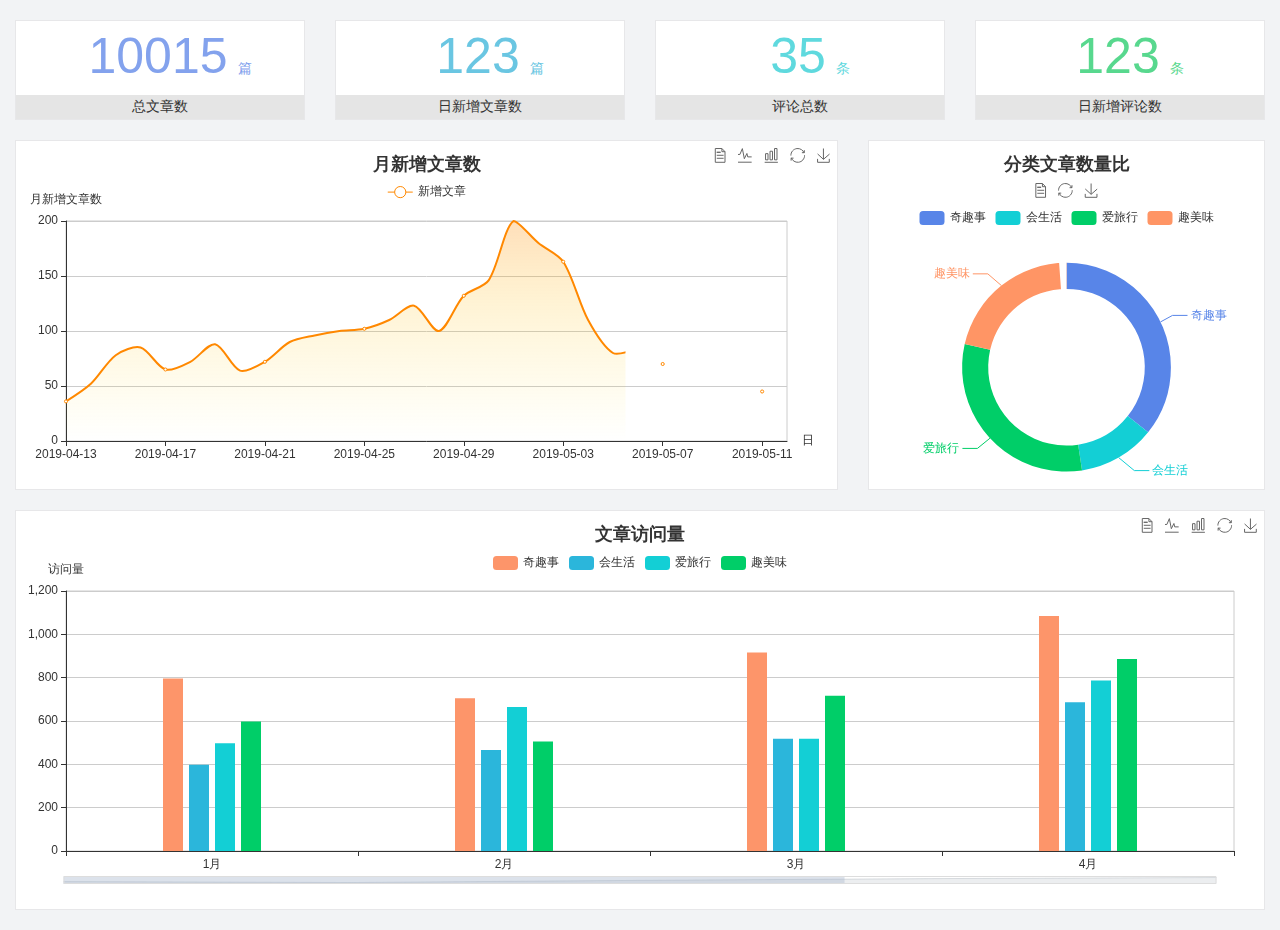
==== home/dashboard.html @ ef028053 "基础代码" ====
<!DOCTYPE html>
<html lang="en">

<head>
  <meta charset="UTF-8">
  <meta name="viewport" content="width=device-width, initial-scale=1.0">
  <meta http-equiv="X-UA-Compatible" content="ie=edge">
  <title>图表统计</title>
  <link rel="stylesheet" href="../../assets/lib/bootstrap.css" />
  <link rel="stylesheet" href="../../assets/lib/main.css" />
  <script src="../../assets/lib/jquery.js"></script>
  <script type="text/javascript" src="../../assets/lib/echarts.min.js"></script>
</head>

<body>
  <div class="container-fluid">
    <div class="row spannel_list">
      <div class="col-sm-3 col-xs-6">
        <div class="spannel">
          <em>10015</em><span>篇</span>
          <b>总文章数</b>
        </div>
      </div>
      <div class="col-sm-3 col-xs-6">
        <div class="spannel scolor01">
          <em>123</em><span>篇</span>
          <b>日新增文章数</b>
        </div>
      </div>
      <div class="col-sm-3 col-xs-6">
        <div class="spannel scolor02">
          <em>35</em><span>条</span>
          <b>评论总数</b>
        </div>
      </div>
      <div class="col-sm-3 col-xs-6">
        <div class="spannel scolor03">
          <em>123</em><span>条</span>
          <b>日新增评论数</b>
        </div>
      </div>
    </div>
  </div>

  <div class="container-fluid">
    <div class="row curve-pie">
      <div class="col-lg-8 col-md-8">
        <div class="gragh_pannel" id="curve_show"></div>
      </div>
      <div class="col-lg-4 col-md-4">
        <div class="gragh_pannel" id="pie_show"></div>
      </div>
    </div>
  </div>

  <div class="container-fluid">
    <div class="column_pannel" id="column_show"></div>
  </div>

  <script>
    var oChart = echarts.init(document.getElementById('curve_show'));
    var aList_all = [
      { 'count': 36, 'date': '2019-04-13' },
      { 'count': 52, 'date': '2019-04-14' },
      { 'count': 78, 'date': '2019-04-15' },
      { 'count': 85, 'date': '2019-04-16' },
      { 'count': 65, 'date': '2019-04-17' },
      { 'count': 72, 'date': '2019-04-18' },
      { 'count': 88, 'date': '2019-04-19' },
      { 'count': 64, 'date': '2019-04-20' },
      { 'count': 72, 'date': '2019-04-21' },
      { 'count': 90, 'date': '2019-04-22' },
      { 'count': 96, 'date': '2019-04-23' },
      { 'count': 100, 'date': '2019-04-24' },
      { 'count': 102, 'date': '2019-04-25' },
      { 'count': 110, 'date': '2019-04-26' },
      { 'count': 123, 'date': '2019-04-27' },
      { 'count': 100, 'date': '2019-04-28' },
      { 'count': 132, 'date': '2019-04-29' },
      { 'count': 146, 'date': '2019-04-30' },
      { 'count': 200, 'date': '2019-05-01' },
      { 'count': 180, 'date': '2019-05-02' },
      { 'count': 163, 'date': '2019-05-03' },
      { 'count': 110, 'date': '2019-05-04' },
      { 'count': 80, 'date': '2019-05-05' },
      { 'count': 82, 'date': '2019-05-06' },
      { 'count': 70, 'date': '2019-05-07' },
      { 'count': 65, 'date': '2019-05-08' },
      { 'count': 54, 'date': '2019-05-09' },
      { 'count': 40, 'date': '2019-05-10' },
      { 'count': 45, 'date': '2019-05-11' },
      { 'count': 38, 'date': '2019-05-12' },
    ];

    let aCount = [];
    let aDate = [];

    for (var i = 0; i < aList_all.length; i++) {
      aCount.push(aList_all[i].count);
      aDate.push(aList_all[i].date);
    }

    var chartopt = {
      title: {
        text: '月新增文章数',
        left: 'center',
        top: '10'
      },
      tooltip: {
        trigger: 'axis'
      },
      legend: {
        data: ['新增文章'],
        top: '40'
      },
      toolbox: {
        show: true,
        feature: {
          mark: { show: true },
          dataView: { show: true, readOnly: false },
          magicType: { show: true, type: ['line', 'bar'] },
          restore: { show: true },
          saveAsImage: { show: true }
        }
      },
      calculable: true,
      xAxis: [
        {
          name: '日',
          type: 'category',
          boundaryGap: false,
          data: aDate
        }
      ],
      yAxis: [
        {
          name: '月新增文章数',
          type: 'value'
        }
      ],
      series: [
        {
          name: '新增文章',
          type: 'line',
          smooth: true,
          itemStyle: { normal: { areaStyle: { type: 'default' }, color: '#f80' }, lineStyle: { color: '#f80' } },
          data: aCount
        }],
      areaStyle: {
        normal: {
          color: new echarts.graphic.LinearGradient(0, 0, 0, 1, [{
            offset: 0,
            color: 'rgba(255,136,0,0.39)'
          }, {
            offset: .34,
            color: 'rgba(255,180,0,0.25)'
          }, {
            offset: 1,
            color: 'rgba(255,222,0,0.00)'
          }])

        }
      },
      grid: {
        show: true,
        x: 50,
        x2: 50,
        y: 80,
        height: 220
      }
    };

    oChart.setOption(chartopt);


    var oPie = echarts.init(document.getElementById('pie_show'));
    var oPieopt =
    {
      title: {
        top: 10,
        text: '分类文章数量比',
        x: 'center'
      },
      tooltip: {
        trigger: 'item',
        formatter: "{a} <br/>{b} : {c} ({d}%)"
      },
      color: ['#5885e8', '#13cfd5', '#00ce68', '#ff9565'],
      legend: {
        x: 'center',
        top: 65,
        data: ['奇趣事', '会生活', '爱旅行', '趣美味']
      },
      toolbox: {
        show: true,
        x: 'center',
        top: 35,
        feature: {
          mark: { show: true },
          dataView: { show: true, readOnly: false },
          magicType: {
            show: true,
            type: ['pie', 'funnel'],
            option: {
              funnel: {
                x: '25%',
                width: '50%',
                funnelAlign: 'left',
                max: 1548
              }
            }
          },
          restore: { show: true },
          saveAsImage: { show: true }
        }
      },
      calculable: true,
      series: [
        {
          name: '访问来源',
          type: 'pie',
          radius: ['45%', '60%'],
          center: ['50%', '65%'],
          data: [
            { value: 300, name: '奇趣事' },
            { value: 100, name: '会生活' },
            { value: 260, name: '爱旅行' },
            { value: 180, name: '趣美味' }
          ]
        }
      ]
    };
    oPie.setOption(oPieopt);



    var oColumn = this.echarts.init(document.getElementById('column_show'));
    var oColumnopt =
    {
      title: {
        text: '文章访问量',
        left: 'center',
        top: '10'
      },
      tooltip: {
        trigger: 'axis'
      },
      legend: {
        data: ['奇趣事', '会生活', '爱旅行', '趣美味'],
        top: '40'
      },
      toolbox: {
        show: true,
        feature: {
          mark: { show: true },
          dataView: { show: true, readOnly: false },
          magicType: { show: true, type: ['line', 'bar'] },
          restore: { show: true },
          saveAsImage: { show: true }
        }
      },
      calculable: true,
      xAxis: [
        {
          type: 'category',
          data: ['1月', '2月', '3月', '4月', '5月']
        }
      ],
      yAxis: [
        {
          name: '访问量',
          type: 'value'
        }
      ],
      series: [
        {
          name: '奇趣事',
          type: 'bar',
          barWidth: 20,
          itemStyle: {
            normal: { areaStyle: { type: 'default' }, color: '#fd956a' }
          },
          data: [800, 708, 920, 1090, 1200]
        },
        {
          name: '会生活',
          type: 'bar',
          barWidth: 20,
          itemStyle: {
            normal: { areaStyle: { type: 'default' }, color: '#2bb6db' }
          },
          data: [400, 468, 520, 690, 800]
        },
        {
          name: '爱旅行',
          type: 'bar',
          barWidth: 20,
          itemStyle: {
            normal: { areaStyle: { type: 'default' }, color: '#13cfd5' }
          },
          data: [500, 668, 520, 790, 900]
        },
        {
          name: '趣美味',
          type: 'bar',
          barWidth: 20,
          itemStyle: {
            normal: { areaStyle: { type: 'default' }, color: '#00ce68' }
          },
          data: [600, 508, 720, 890, 1000]
        }
      ],
      grid: {
        show: true,
        x: 50,
        x2: 30,
        y: 80,
        height: 260
      },
      dataZoom: [//给x轴设置滚动条
        {
          start: 0,//默认为0
          end: 100 - 1000 / 31,//默认为100
          type: 'slider',
          show: true,
          xAxisIndex: [0],
          handleSize: 0,//滑动条的 左右2个滑动条的大小
          height: 8,//组件高度
          left: 45, //左边的距离
          right: 50,//右边的距离
          bottom: 26,//右边的距离
          handleColor: '#ddd',//h滑动图标的颜色
          handleStyle: {
            borderColor: "#cacaca",
            borderWidth: "1",
            shadowBlur: 2,
            background: "#ddd",
            shadowColor: "#ddd",
          }
        }]
    };
    oColumn.setOption(oColumnopt);
  </script>
</body>

</html>
---- assets/lib/main.css ----
body{
    font-family:'MicroSoft YaHei';
    background-color: #f2f3f5;
}
.main_wrap{
    position:fixed;
    width:100%;
    height:100%;
    left:0px;
    top:0px;
    background:url('../images/login_bg.jpg'); 
    background-size:100% 100%; 
  }
.header{
    width:1200px;
    overflow: hidden;
    margin:20px auto 0;
}
.heade .logo{
    float: left;
}
.header .copyright{
    float:right;
    font-size:12px;
    color:#fff;
    text-align:right;
    line-height:20px;
    margin-top:10px;
}
.login_form_con{
    position:absolute;
    left:50%;
    top:50%;
    margin-left:-200px;
    margin-top:-155px;
    width:400px;
    height:310px;
    background-color: #edeff0;
}

.login_form{
    position: relative;
}

.login_form .icon-user{
    position:absolute;
    font-size:16px;
    color:#999;
    left:46px;
    top:12px;
}
.login_form .icon-key{
    position:absolute;
    font-size:18px;
    color:#999;
    left:46px;
    top:78px;
}
.login_title{
    height:60px;
    background:url('../images/login_title.png') center center no-repeat #fff;
}
.input_txt,.input_pass,.input_sub{
    display:block;
    width:334px;
    height:37px;
    padding:0px;
    text-indent:40px;
    border:1px solid #ddd;
    margin:27px auto 0;
    outline:none;
}
.input_sub{
    margin-top:40px;
    height:42px;
    background-color: #19b9e7;
    text-indent:0px;
    font-size:18px;
    color:#fff;
    cursor: pointer;
}
.input_sub:hover{
    background-color: #08a0cc;
}

.sider{
    position:fixed;
    left:0;
    top:0;
    bottom:0;
    width:210px;
    background-color: #323745;
}
.sider .logo{
    display:block;
    height:56px;
    background-color: #242732;
    overflow: hidden;
}
.sider .logo img{
    display:block;
    margin:6px auto 0;
}
.user_info{
    height:79px;
    border-bottom:1px solid #5a5e6b;
}

.user_info img{
    float: left;
    width:40px;
    height:40px;
    border-radius:20px;
    margin:19px 0 0 30px;
}
.user_info span{
    float: left;
    width:120px;
    font-size:12px;
    color:#fff;
    margin:23px 0 0 20px;
}
.user_info b{
    float: left;
    width: 120px;
    font-weight:normal;
    font-size:12px;
    color:#adafb5;
    margin:2px 0 0 20px;
}

.menu .level01{
    height:50px;
    line-height:50px;
}
.menu .level01 a{
    display:block;
    height:50px;
    font-size:12px;
    color:#adafb5;
    overflow: hidden;
}
.menu .level01.active a{
    background-color: #1378f0;
    color:#fff;
}
.menu .level01.active i{
    color:#fff;
}

.menu .level01 a:hover{
    background-color: #1378f0;
    color:#fff;
}
.menu .level01 a:hover i{
    color:#fff;
}
.menu .level01 i{
    color:#61646f;
    font-size:22px;
    float: left;
    margin-left:26px;
}
.menu .level01 span{
    float: left;
    margin-left:10px;
}
.menu .level01 b{
    float: right;
    margin-right:20px;
    font-weight:normal;
    transform:rotate(90deg);
    transition:all 500ms ease;
}

.menu .level01 .rotate0{
    transform:rotate(0deg);
}

.menu .level02{
    background: #242732;
    display:none;
}


.menu .level02 li{
    height:40px;
    line-height:40px;
}
.menu .level02 li a{
    display:block;
    height:40px;
    font-size:12px;
    color:#adafb5;
    overflow: hidden;
}

.menu .level02 li a:hover{
    background-color: #1378f0;
    color:#fff;
}

.menu .level02 li i{
    font-size:12px;
    float: left;
    margin-left:60px;
}
.menu .level02 li span{
    font-size:12px;
    float: left;
    margin-left:5px;
}

.menu .level02 .active a{
    color:#ffae00;
}

.header_bar{
    position:fixed;
    left:210px;
    right:0;
    top:0;
    height:56px;
    background-color: #fff;
}

.main{
    position:fixed;
    left:210px;
    top:56px;
    right:0;
    bottom:0;
    background-color: #f2f3f5;
}

.search_form{
    width:218px;
    height:33px;
    border:1px solid #ddd;
    background-color: #f2f3f5;
    border-radius:16px;
    float: left;
    margin:12px 0 0 27px;
}

.search_form input{
    padding:0px;
    margin:0px;
    border:0px;
    float: left;
    background-color: #f2f3f5;
    font-size:12px;
    width:175px;
    height:31px;
    margin-left:12px;
    outline:none;
   
}

.search_form .icon-search{
    line-height:33px;
    cursor: pointer;
    font-size:18px;
    color:#abaebb;
}
.user_center_link{
    float:right;

}
.user_center_link a{
    line-height:56px;
    font-size:12px;
    color:#999;
    margin-right:15px;
}
.user_center_link a:hover{
    color:#ffae00
}

.user_center_link img{
    width:42px;
    height:42px;
    border-radius:32px;
    margin-right:10px;
}

.spannel_list{
    margin-top:20px;
}

.spannel{
	height:100px;
	overflow:hidden;
	text-align:center;
    position:relative;
    background-color: #fff;
    border:1px solid #e7e7e9;
    margin-bottom:20px;
}

.spannel em{
    font-style:normal;
	font-size:50px;
	line-height:50px;
	display:inline-block;
	margin:10px 0 0 20px;
	font-family:'Arial';
	color:#83a2ed;
}

.spannel span{
	font-size:14px;
	display:inline-block;
	color:#83a2ed;
	margin-left:10px;
}

.spannel b{
	position:absolute;
	left:0;
	bottom:0;
	width:100%;
	line-height:24px;
	background:#e5e5e5;
	color:#333;
	font-size:14px;
	font-weight:normal;
}

.scolor01 em,.scolor01 span{
	color:#6ac6e2;
}

.scolor02 em,.scolor02 span{
	color:#5fd9de;
}

.scolor03 em,.scolor03 span{
	color:#58d88e;
}


.gragh_pannel{
    height:350px;
    border:1px solid #e7e7e9;
    background-color: #fff!important; 
    margin-bottom:20px;  
}

.column_pannel{
    margin-bottom:20px;
    height:400px;
    border:1px solid #e7e7e9;
    background-color: #fff!important;   
}

.common_title{
    line-height:42px;
    background-color: #fbfbfb;
    border:1px solid #e7e7e9;
    margin-top:20px;
    text-indent: 15px;
    font-size:14px;
    color:#333;
}

.common_con{
    border:1px solid #e7e7e9;
    border-top:0px;
    background-color: #fff;
    padding-bottom:20px;
    margin-bottom:20px;
}
.opt_btns{
    margin-top:20px;
}

.mp20{
    margin-top:20px;
}

.pagination{   
   margin:0;
}

.article_form{
    margin-top:20px;
}

.form-group{
    margin-bottom:25px;
}

.form-group label{
    font-weight:normal;
    color:#666;
}

.icon-icondate{
    line-height:16px;
}

.user_pic{
    width:100px;
    height:100px;
    margin-bottom:10px;
}

.article_cover{
    width:200px;
    height:200px;
    margin-bottom:10px;
}
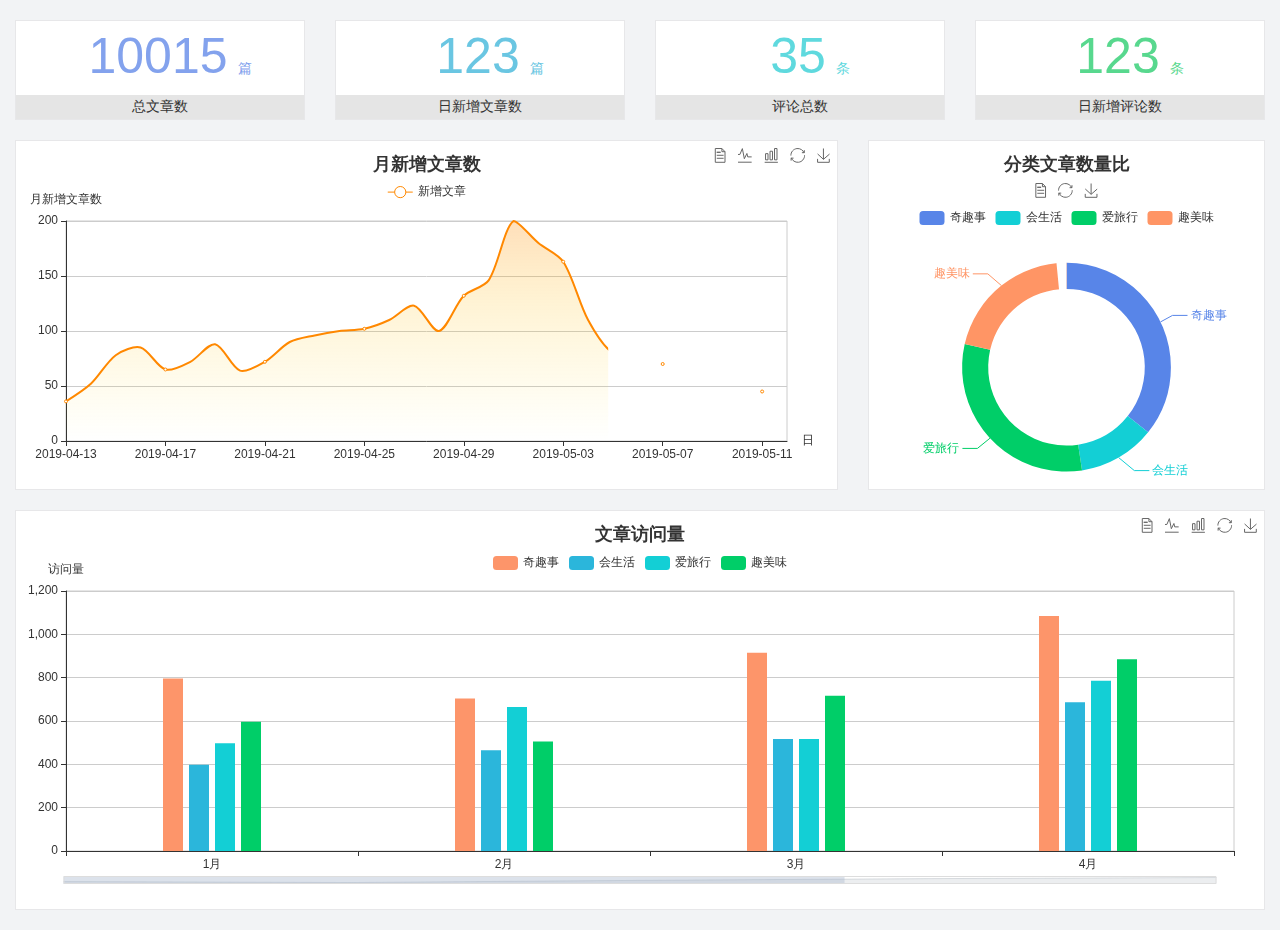
==== commit c975410c: "xiugai" ====
--- a/home/dashboard.html
+++ b/home/dashboard.html
@@ -1,346 +1,351 @@
 <!DOCTYPE html>
 <html lang="en">
-
-<head>
-  <meta charset="UTF-8">
-  <meta name="viewport" content="width=device-width, initial-scale=1.0">
-  <meta http-equiv="X-UA-Compatible" content="ie=edge">
-  <title>图表统计</title>
-  <link rel="stylesheet" href="../../assets/lib/bootstrap.css" />
-  <link rel="stylesheet" href="../../assets/lib/main.css" />
-  <script src="../../assets/lib/jquery.js"></script>
-  <script type="text/javascript" src="../../assets/lib/echarts.min.js"></script>
-</head>
-
-<body>
-  <div class="container-fluid">
-    <div class="row spannel_list">
-      <div class="col-sm-3 col-xs-6">
-        <div class="spannel">
-          <em>10015</em><span>篇</span>
-          <b>总文章数</b>
-        </div>
-      </div>
-      <div class="col-sm-3 col-xs-6">
-        <div class="spannel scolor01">
-          <em>123</em><span>篇</span>
-          <b>日新增文章数</b>
-        </div>
-      </div>
-      <div class="col-sm-3 col-xs-6">
-        <div class="spannel scolor02">
-          <em>35</em><span>条</span>
-          <b>评论总数</b>
-        </div>
-      </div>
-      <div class="col-sm-3 col-xs-6">
-        <div class="spannel scolor03">
-          <em>123</em><span>条</span>
-          <b>日新增评论数</b>
+  <head>
+    <meta charset="UTF-8" />
+    <meta name="viewport" content="width=device-width, initial-scale=1.0" />
+    <meta http-equiv="X-UA-Compatible" content="ie=edge" />
+    <title>图表统计</title>
+    <link rel="stylesheet" href="../../assets/lib/bootstrap.css" />
+    <link rel="stylesheet" href="../../assets/lib/main.css" />
+    <script src="../../assets/lib/jquery.js"></script>
+    <script
+      type="text/javascript"
+      src="../../assets/lib/echarts.min.js"
+    ></script>
+  </head>
+
+  <body>
+    <div class="container-fluid">
+      <div class="row spannel_list">
+        <div class="col-sm-3 col-xs-6">
+          <div class="spannel">
+            <em>10015</em><span>篇</span>
+            <b>总文章数</b>
+          </div>
+        </div>
+        <div class="col-sm-3 col-xs-6">
+          <div class="spannel scolor01">
+            <em>123</em><span>篇</span>
+            <b>日新增文章数</b>
+          </div>
+        </div>
+        <div class="col-sm-3 col-xs-6">
+          <div class="spannel scolor02">
+            <em>35</em><span>条</span>
+            <b>评论总数</b>
+          </div>
+        </div>
+        <div class="col-sm-3 col-xs-6">
+          <div class="spannel scolor03">
+            <em>123</em><span>条</span>
+            <b>日新增评论数</b>
+          </div>
         </div>
       </div>
     </div>
-  </div>
-
-  <div class="container-fluid">
-    <div class="row curve-pie">
-      <div class="col-lg-8 col-md-8">
-        <div class="gragh_pannel" id="curve_show"></div>
-      </div>
-      <div class="col-lg-4 col-md-4">
-        <div class="gragh_pannel" id="pie_show"></div>
+
+    <div class="container-fluid">
+      <div class="row curve-pie">
+        <div class="col-lg-8 col-md-8">
+          <div class="gragh_pannel" id="curve_show"></div>
+        </div>
+        <div class="col-lg-4 col-md-4">
+          <div class="gragh_pannel" id="pie_show"></div>
+        </div>
       </div>
     </div>
-  </div>
-
-  <div class="container-fluid">
-    <div class="column_pannel" id="column_show"></div>
-  </div>
-
-  <script>
-    var oChart = echarts.init(document.getElementById('curve_show'));
-    var aList_all = [
-      { 'count': 36, 'date': '2019-04-13' },
-      { 'count': 52, 'date': '2019-04-14' },
-      { 'count': 78, 'date': '2019-04-15' },
-      { 'count': 85, 'date': '2019-04-16' },
-      { 'count': 65, 'date': '2019-04-17' },
-      { 'count': 72, 'date': '2019-04-18' },
-      { 'count': 88, 'date': '2019-04-19' },
-      { 'count': 64, 'date': '2019-04-20' },
-      { 'count': 72, 'date': '2019-04-21' },
-      { 'count': 90, 'date': '2019-04-22' },
-      { 'count': 96, 'date': '2019-04-23' },
-      { 'count': 100, 'date': '2019-04-24' },
-      { 'count': 102, 'date': '2019-04-25' },
-      { 'count': 110, 'date': '2019-04-26' },
-      { 'count': 123, 'date': '2019-04-27' },
-      { 'count': 100, 'date': '2019-04-28' },
-      { 'count': 132, 'date': '2019-04-29' },
-      { 'count': 146, 'date': '2019-04-30' },
-      { 'count': 200, 'date': '2019-05-01' },
-      { 'count': 180, 'date': '2019-05-02' },
-      { 'count': 163, 'date': '2019-05-03' },
-      { 'count': 110, 'date': '2019-05-04' },
-      { 'count': 80, 'date': '2019-05-05' },
-      { 'count': 82, 'date': '2019-05-06' },
-      { 'count': 70, 'date': '2019-05-07' },
-      { 'count': 65, 'date': '2019-05-08' },
-      { 'count': 54, 'date': '2019-05-09' },
-      { 'count': 40, 'date': '2019-05-10' },
-      { 'count': 45, 'date': '2019-05-11' },
-      { 'count': 38, 'date': '2019-05-12' },
-    ];
-
-    let aCount = [];
-    let aDate = [];
-
-    for (var i = 0; i < aList_all.length; i++) {
-      aCount.push(aList_all[i].count);
-      aDate.push(aList_all[i].date);
-    }
-
-    var chartopt = {
-      title: {
-        text: '月新增文章数',
-        left: 'center',
-        top: '10'
-      },
-      tooltip: {
-        trigger: 'axis'
-      },
-      legend: {
-        data: ['新增文章'],
-        top: '40'
-      },
-      toolbox: {
-        show: true,
-        feature: {
-          mark: { show: true },
-          dataView: { show: true, readOnly: false },
-          magicType: { show: true, type: ['line', 'bar'] },
-          restore: { show: true },
-          saveAsImage: { show: true }
-        }
-      },
-      calculable: true,
-      xAxis: [
-        {
-          name: '日',
-          type: 'category',
-          boundaryGap: false,
-          data: aDate
-        }
-      ],
-      yAxis: [
-        {
-          name: '月新增文章数',
-          type: 'value'
-        }
-      ],
-      series: [
-        {
-          name: '新增文章',
-          type: 'line',
-          smooth: true,
-          itemStyle: { normal: { areaStyle: { type: 'default' }, color: '#f80' }, lineStyle: { color: '#f80' } },
-          data: aCount
-        }],
-      areaStyle: {
-        normal: {
-          color: new echarts.graphic.LinearGradient(0, 0, 0, 1, [{
-            offset: 0,
-            color: 'rgba(255,136,0,0.39)'
-          }, {
-            offset: .34,
-            color: 'rgba(255,180,0,0.25)'
-          }, {
-            offset: 1,
-            color: 'rgba(255,222,0,0.00)'
-          }])
-
-        }
-      },
-      grid: {
-        show: true,
-        x: 50,
-        x2: 50,
-        y: 80,
-        height: 220
+
+    <div class="container-fluid">
+      <div class="column_pannel" id="column_show"></div>
+    </div>
+
+    <script>
+      var oChart = echarts.init(document.getElementById("curve_show"));
+      var aList_all = [
+        { count: 36, date: "2019-04-13" },
+        { count: 52, date: "2019-04-14" },
+        { count: 78, date: "2019-04-15" },
+        { count: 85, date: "2019-04-16" },
+        { count: 65, date: "2019-04-17" },
+        { count: 72, date: "2019-04-18" },
+        { count: 88, date: "2019-04-19" },
+        { count: 64, date: "2019-04-20" },
+        { count: 72, date: "2019-04-21" },
+        { count: 90, date: "2019-04-22" },
+        { count: 96, date: "2019-04-23" },
+        { count: 100, date: "2019-04-24" },
+        { count: 102, date: "2019-04-25" },
+        { count: 110, date: "2019-04-26" },
+        { count: 123, date: "2019-04-27" },
+        { count: 100, date: "2019-04-28" },
+        { count: 132, date: "2019-04-29" },
+        { count: 146, date: "2019-04-30" },
+        { count: 200, date: "2019-05-01" },
+        { count: 180, date: "2019-05-02" },
+        { count: 163, date: "2019-05-03" },
+        { count: 110, date: "2019-05-04" },
+        { count: 80, date: "2019-05-05" },
+        { count: 82, date: "2019-05-06" },
+        { count: 70, date: "2019-05-07" },
+        { count: 65, date: "2019-05-08" },
+        { count: 54, date: "2019-05-09" },
+        { count: 40, date: "2019-05-10" },
+        { count: 45, date: "2019-05-11" },
+        { count: 38, date: "2019-05-12" },
+      ];
+
+      let aCount = [];
+      let aDate = [];
+
+      for (var i = 0; i < aList_all.length; i++) {
+        aCount.push(aList_all[i].count);
+        aDate.push(aList_all[i].date);
       }
-    };
-
-    oChart.setOption(chartopt);
-
-
-    var oPie = echarts.init(document.getElementById('pie_show'));
-    var oPieopt =
-    {
-      title: {
-        top: 10,
-        text: '分类文章数量比',
-        x: 'center'
-      },
-      tooltip: {
-        trigger: 'item',
-        formatter: "{a} <br/>{b} : {c} ({d}%)"
-      },
-      color: ['#5885e8', '#13cfd5', '#00ce68', '#ff9565'],
-      legend: {
-        x: 'center',
-        top: 65,
-        data: ['奇趣事', '会生活', '爱旅行', '趣美味']
-      },
-      toolbox: {
-        show: true,
-        x: 'center',
-        top: 35,
-        feature: {
-          mark: { show: true },
-          dataView: { show: true, readOnly: false },
-          magicType: {
+
+      var chartopt = {
+        title: {
+          text: "月新增文章数",
+          left: "center",
+          top: "10",
+        },
+        tooltip: {
+          trigger: "axis",
+        },
+        legend: {
+          data: ["新增文章"],
+          top: "40",
+        },
+        toolbox: {
+          show: true,
+          feature: {
+            mark: { show: true },
+            dataView: { show: true, readOnly: false },
+            magicType: { show: true, type: ["line", "bar"] },
+            restore: { show: true },
+            saveAsImage: { show: true },
+          },
+        },
+        calculable: true,
+        xAxis: [
+          {
+            name: "日",
+            type: "category",
+            boundaryGap: false,
+            data: aDate,
+          },
+        ],
+        yAxis: [
+          {
+            name: "月新增文章数",
+            type: "value",
+          },
+        ],
+        series: [
+          {
+            name: "新增文章",
+            type: "line",
+            smooth: true,
+            itemStyle: {
+              normal: { areaStyle: { type: "default" }, color: "#f80" },
+              lineStyle: { color: "#f80" },
+            },
+            data: aCount,
+          },
+        ],
+        areaStyle: {
+          normal: {
+            color: new echarts.graphic.LinearGradient(0, 0, 0, 1, [
+              {
+                offset: 0,
+                color: "rgba(255,136,0,0.39)",
+              },
+              {
+                offset: 0.34,
+                color: "rgba(255,180,0,0.25)",
+              },
+              {
+                offset: 1,
+                color: "rgba(255,222,0,0.00)",
+              },
+            ]),
+          },
+        },
+        grid: {
+          show: true,
+          x: 50,
+          x2: 50,
+          y: 80,
+          height: 220,
+        },
+      };
+
+      oChart.setOption(chartopt);
+
+      var oPie = echarts.init(document.getElementById("pie_show"));
+      var oPieopt = {
+        title: {
+          top: 10,
+          text: "分类文章数量比",
+          x: "center",
+        },
+        tooltip: {
+          trigger: "item",
+          formatter: "{a} <br/>{b} : {c} ({d}%)",
+        },
+        color: ["#5885e8", "#13cfd5", "#00ce68", "#ff9565"],
+        legend: {
+          x: "center",
+          top: 65,
+          data: ["奇趣事", "会生活", "爱旅行", "趣美味"],
+        },
+        toolbox: {
+          show: true,
+          x: "center",
+          top: 35,
+          feature: {
+            mark: { show: true },
+            dataView: { show: true, readOnly: false },
+            magicType: {
+              show: true,
+              type: ["pie", "funnel"],
+              option: {
+                funnel: {
+                  x: "25%",
+                  width: "50%",
+                  funnelAlign: "left",
+                  max: 1548,
+                },
+              },
+            },
+            restore: { show: true },
+            saveAsImage: { show: true },
+          },
+        },
+        calculable: true,
+        series: [
+          {
+            name: "访问来源",
+            type: "pie",
+            radius: ["45%", "60%"],
+            center: ["50%", "65%"],
+            data: [
+              { value: 300, name: "奇趣事" },
+              { value: 100, name: "会生活" },
+              { value: 260, name: "爱旅行" },
+              { value: 180, name: "趣美味" },
+            ],
+          },
+        ],
+      };
+      oPie.setOption(oPieopt);
+
+      var oColumn = this.echarts.init(document.getElementById("column_show"));
+      var oColumnopt = {
+        title: {
+          text: "文章访问量",
+          left: "center",
+          top: "10",
+        },
+        tooltip: {
+          trigger: "axis",
+        },
+        legend: {
+          data: ["奇趣事", "会生活", "爱旅行", "趣美味"],
+          top: "40",
+        },
+        toolbox: {
+          show: true,
+          feature: {
+            mark: { show: true },
+            dataView: { show: true, readOnly: false },
+            magicType: { show: true, type: ["line", "bar"] },
+            restore: { show: true },
+            saveAsImage: { show: true },
+          },
+        },
+        calculable: true,
+        xAxis: [
+          {
+            type: "category",
+            data: ["1月", "2月", "3月", "4月", "5月"],
+          },
+        ],
+        yAxis: [
+          {
+            name: "访问量",
+            type: "value",
+          },
+        ],
+        series: [
+          {
+            name: "奇趣事",
+            type: "bar",
+            barWidth: 20,
+            itemStyle: {
+              normal: { areaStyle: { type: "default" }, color: "#fd956a" },
+            },
+            data: [800, 708, 920, 1090, 1200],
+          },
+          {
+            name: "会生活",
+            type: "bar",
+            barWidth: 20,
+            itemStyle: {
+              normal: { areaStyle: { type: "default" }, color: "#2bb6db" },
+            },
+            data: [400, 468, 520, 690, 800],
+          },
+          {
+            name: "爱旅行",
+            type: "bar",
+            barWidth: 20,
+            itemStyle: {
+              normal: { areaStyle: { type: "default" }, color: "#13cfd5" },
+            },
+            data: [500, 668, 520, 790, 900],
+          },
+          {
+            name: "趣美味",
+            type: "bar",
+            barWidth: 20,
+            itemStyle: {
+              normal: { areaStyle: { type: "default" }, color: "#00ce68" },
+            },
+            data: [600, 508, 720, 890, 1000],
+          },
+        ],
+        grid: {
+          show: true,
+          x: 50,
+          x2: 30,
+          y: 80,
+          height: 260,
+        },
+        dataZoom: [
+          //给x轴设置滚动条
+          {
+            start: 0, //默认为0
+            end: 100 - 1000 / 31, //默认为100
+            type: "slider",
             show: true,
-            type: ['pie', 'funnel'],
-            option: {
-              funnel: {
-                x: '25%',
-                width: '50%',
-                funnelAlign: 'left',
-                max: 1548
-              }
-            }
-          },
-          restore: { show: true },
-          saveAsImage: { show: true }
-        }
-      },
-      calculable: true,
-      series: [
-        {
-          name: '访问来源',
-          type: 'pie',
-          radius: ['45%', '60%'],
-          center: ['50%', '65%'],
-          data: [
-            { value: 300, name: '奇趣事' },
-            { value: 100, name: '会生活' },
-            { value: 260, name: '爱旅行' },
-            { value: 180, name: '趣美味' }
-          ]
-        }
-      ]
-    };
-    oPie.setOption(oPieopt);
-
-
-
-    var oColumn = this.echarts.init(document.getElementById('column_show'));
-    var oColumnopt =
-    {
-      title: {
-        text: '文章访问量',
-        left: 'center',
-        top: '10'
-      },
-      tooltip: {
-        trigger: 'axis'
-      },
-      legend: {
-        data: ['奇趣事', '会生活', '爱旅行', '趣美味'],
-        top: '40'
-      },
-      toolbox: {
-        show: true,
-        feature: {
-          mark: { show: true },
-          dataView: { show: true, readOnly: false },
-          magicType: { show: true, type: ['line', 'bar'] },
-          restore: { show: true },
-          saveAsImage: { show: true }
-        }
-      },
-      calculable: true,
-      xAxis: [
-        {
-          type: 'category',
-          data: ['1月', '2月', '3月', '4月', '5月']
-        }
-      ],
-      yAxis: [
-        {
-          name: '访问量',
-          type: 'value'
-        }
-      ],
-      series: [
-        {
-          name: '奇趣事',
-          type: 'bar',
-          barWidth: 20,
-          itemStyle: {
-            normal: { areaStyle: { type: 'default' }, color: '#fd956a' }
-          },
-          data: [800, 708, 920, 1090, 1200]
-        },
-        {
-          name: '会生活',
-          type: 'bar',
-          barWidth: 20,
-          itemStyle: {
-            normal: { areaStyle: { type: 'default' }, color: '#2bb6db' }
-          },
-          data: [400, 468, 520, 690, 800]
-        },
-        {
-          name: '爱旅行',
-          type: 'bar',
-          barWidth: 20,
-          itemStyle: {
-            normal: { areaStyle: { type: 'default' }, color: '#13cfd5' }
-          },
-          data: [500, 668, 520, 790, 900]
-        },
-        {
-          name: '趣美味',
-          type: 'bar',
-          barWidth: 20,
-          itemStyle: {
-            normal: { areaStyle: { type: 'default' }, color: '#00ce68' }
-          },
-          data: [600, 508, 720, 890, 1000]
-        }
-      ],
-      grid: {
-        show: true,
-        x: 50,
-        x2: 30,
-        y: 80,
-        height: 260
-      },
-      dataZoom: [//给x轴设置滚动条
-        {
-          start: 0,//默认为0
-          end: 100 - 1000 / 31,//默认为100
-          type: 'slider',
-          show: true,
-          xAxisIndex: [0],
-          handleSize: 0,//滑动条的 左右2个滑动条的大小
-          height: 8,//组件高度
-          left: 45, //左边的距离
-          right: 50,//右边的距离
-          bottom: 26,//右边的距离
-          handleColor: '#ddd',//h滑动图标的颜色
-          handleStyle: {
-            borderColor: "#cacaca",
-            borderWidth: "1",
-            shadowBlur: 2,
-            background: "#ddd",
-            shadowColor: "#ddd",
-          }
-        }]
-    };
-    oColumn.setOption(oColumnopt);
-  </script>
-</body>
-
-</html>+            xAxisIndex: [0],
+            handleSize: 0, //滑动条的 左右2个滑动条的大小
+            height: 8, //组件高度
+            left: 45, //左边的距离
+            right: 50, //右边的距离
+            bottom: 26, //右边的距离
+            handleColor: "#ddd", //h滑动图标的颜色
+            handleStyle: {
+              borderColor: "#cacaca",
+              borderWidth: "1",
+              shadowBlur: 2,
+              background: "#ddd",
+              shadowColor: "#ddd",
+            },
+          },
+        ],
+      };
+      oColumn.setOption(oColumnopt);
+    </script>
+  </body>
+</html>
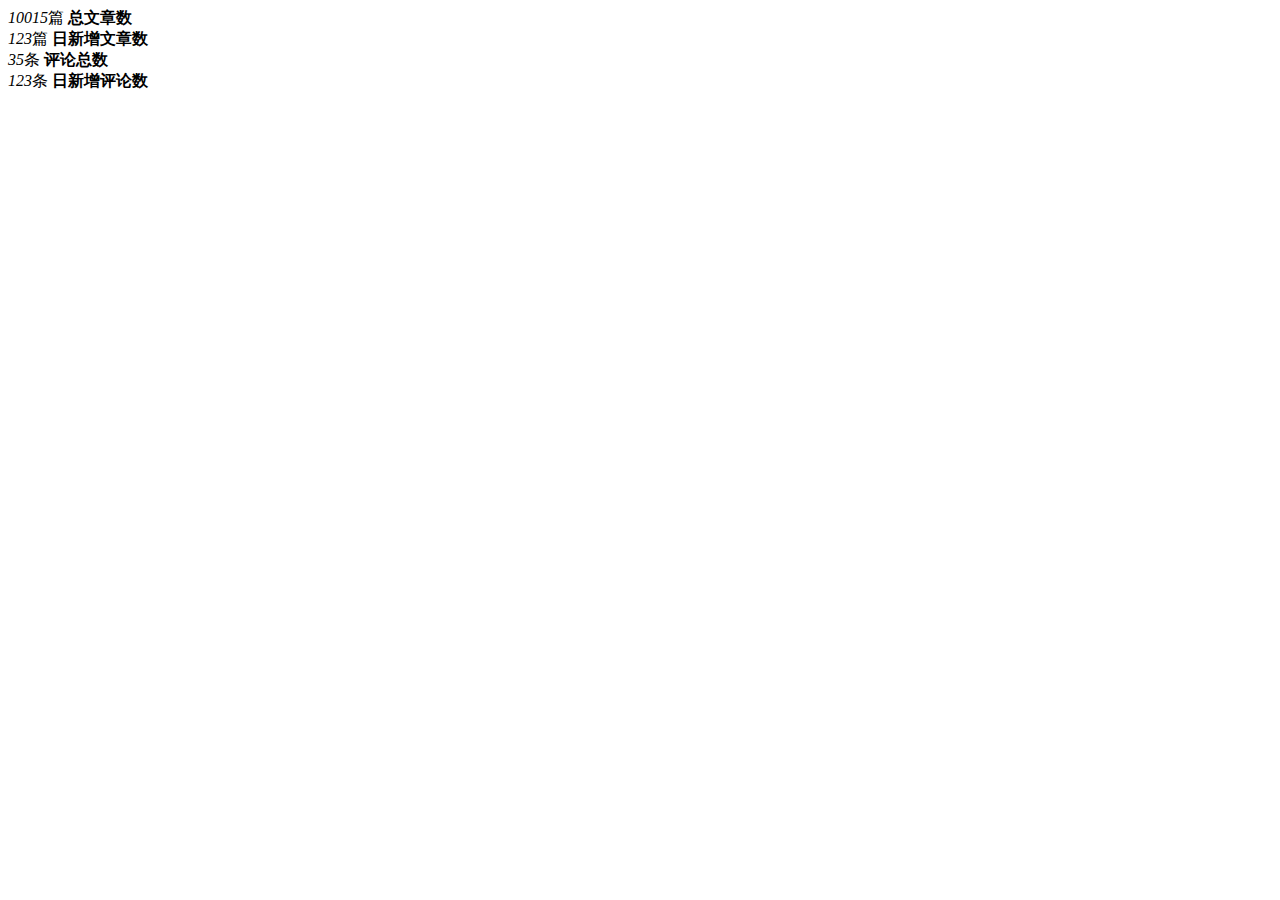
==== commit 32e452d4: "完成了后台主页功能" ====
--- a/home/dashboard.html
+++ b/home/dashboard.html
@@ -5,12 +5,12 @@
     <meta name="viewport" content="width=device-width, initial-scale=1.0" />
     <meta http-equiv="X-UA-Compatible" content="ie=edge" />
     <title>图表统计</title>
-    <link rel="stylesheet" href="../../assets/lib/bootstrap.css" />
-    <link rel="stylesheet" href="../../assets/lib/main.css" />
-    <script src="../../assets/lib/jquery.js"></script>
+    <link rel="stylesheet" href="/bigevent/assets/lib/bootstrap.css" />
+    <link rel="stylesheet" href="/bigevent/assets/lib/main.css" />
+    <script src="/bigevent/assets/lib/jquery.js"></script>
     <script
       type="text/javascript"
-      src="../../assets/lib/echarts.min.js"
+      src="/bigevent/assets/lib/echarts.min.js"
     ></script>
   </head>
 
